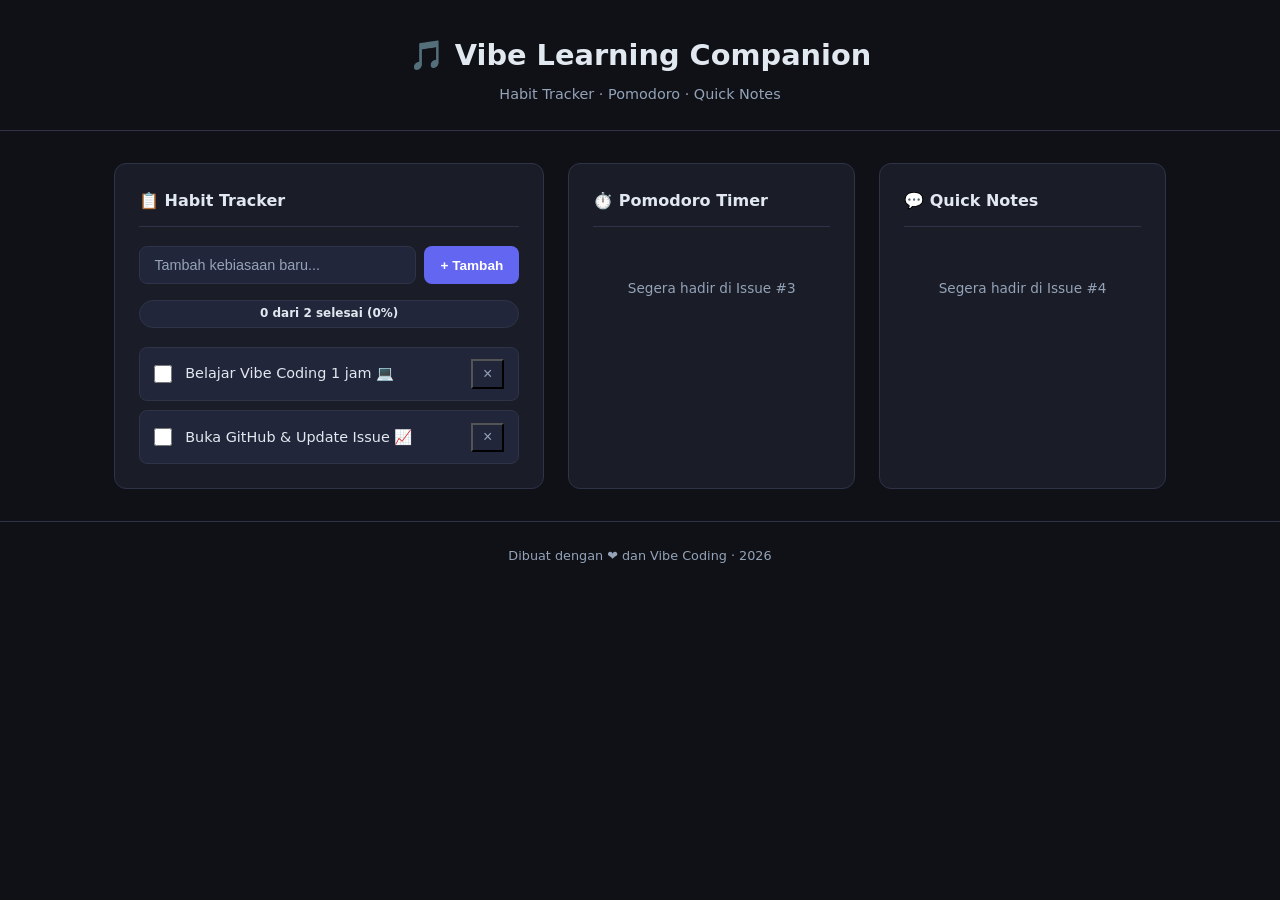
==== index.html @ 682eed2e "feat: Add habit tracker MVP with browser tests" ====
<!DOCTYPE html>
<html lang="id">
<head>
  <meta charset="UTF-8">
  <meta name="viewport" content="width=device-width, initial-scale=1.0">
  <title>Vibe Learning Companion</title>
  <link rel="stylesheet" href="style.css">
</head>
<body>

  <header>
    <h1>🎵 Vibe Learning Companion</h1>
    <p class="subtitle">Habit Tracker · Pomodoro · Quick Notes</p>
  </header>

  <main class="dashboard">

    <!-- ===== HABIT TRACKER PANEL ===== -->
    <section class="panel habit-panel">
      <h2>📋 Habit Tracker</h2>

      <!-- Form Tambah Habit -->
      <form id="habit-form" class="habit-form">
        <input
          type="text"
          id="habit-input"
          placeholder="Tambah kebiasaan baru..."
          maxlength="50"
          required
        >
        <button type="submit" class="btn btn-add">+ Tambah</button>
      </form>

      <!-- Progress Summary -->
      <div id="habit-progress" class="progress-bar">
        <div class="progress-fill" id="progress-fill"></div>
        <span class="progress-text" id="progress-text">0 dari 0 selesai</span>
      </div>

      <!-- Daftar Habit -->
      <ul id="habit-list" class="habit-list">
        <!-- Diisi oleh JavaScript -->
      </ul>

      <p id="empty-message" class="empty-msg">Belum ada kebiasaan. Tambahkan satu! 👆</p>
    </section>

    <!-- ===== POMODORO PANEL (placeholder) ===== -->
    <section class="panel pomodoro-panel">
      <h2>⏱️ Pomodoro Timer</h2>
      <p class="coming-soon">Segera hadir di Issue #3</p>
    </section>

    <!-- ===== TELEGRAM PANEL (placeholder) ===== -->
    <section class="panel telegram-panel">
      <h2>💬 Quick Notes</h2>
      <p class="coming-soon">Segera hadir di Issue #4</p>
    </section>

  </main>

  <footer>
    <p>Dibuat dengan ❤️ dan Vibe Coding · 2026</p>
  </footer>

  <script src="script.js"></script>
</body>
</html>
---- style.css ----
/* ===== RESET & BASE ===== */
*, *::before, *::after {
  box-sizing: border-box;
  margin: 0;
  padding: 0;
}

:root {
  --bg-main:      #0f1117;
  --bg-panel:     #1a1d27;
  --bg-card:      #22263a;
  --accent:       #6366f1;
  --accent-hover: #4f52d6;
  --danger:       #ef4444;
  --success:      #22c55e;
  --text:         #e2e8f0;
  --text-muted:   #94a3b8;
  --border:       #2e3347;
  --radius:       12px;
}

body {
  background-color: var(--bg-main);
  color: var(--text);
  font-family: 'Segoe UI', system-ui, sans-serif;
  font-size: 15px;
  line-height: 1.6;
  min-height: 100vh;
}

/* ===== HEADER ===== */
header {
  text-align: center;
  padding: 2rem 1rem 1.5rem;
  border-bottom: 1px solid var(--border);
}

header h1 {
  font-size: 1.8rem;
  font-weight: 700;
  color: var(--text);
}

.subtitle {
  color: var(--text-muted);
  font-size: 0.9rem;
  margin-top: 0.3rem;
}

/* ===== DASHBOARD GRID ===== */
.dashboard {
  display: grid;
  grid-template-columns: 1.5fr 1fr 1fr;
  gap: 1.5rem;
  max-width: 1100px;
  margin: 2rem auto;
  padding: 0 1.5rem;
}

@media (max-width: 800px) {
  .dashboard {
    grid-template-columns: 1fr;
  }
}

/* ===== PANEL ===== */
.panel {
  background: var(--bg-panel);
  border: 1px solid var(--border);
  border-radius: var(--radius);
  padding: 1.5rem;
}

.panel h2 {
  font-size: 1rem;
  font-weight: 600;
  color: var(--text);
  margin-bottom: 1.2rem;
  padding-bottom: 0.8rem;
  border-bottom: 1px solid var(--border);
}

.coming-soon {
  color: var(--text-muted);
  font-size: 0.85rem;
  text-align: center;
  padding: 2rem 0;
}

/* ===== HABIT FORM ===== */
.habit-form {
  display: flex;
  gap: 0.5rem;
  margin-bottom: 1rem;
}

.habit-form input {
  flex: 1;
  padding: 0.6rem 0.9rem;
  background: var(--bg-card);
  border: 1px solid var(--border);
  border-radius: 8px;
  color: var(--text);
  font-size: 0.9rem;
  outline: none;
  transition: border-color 0.2s;
}

.habit-form input:focus {
  border-color: var(--accent);
}

.habit-form input::placeholder {
  color: var(--text-muted);
}

/* ===== BUTTON ===== */
.btn {
  padding: 0.6rem 1rem;
  border: none;
  border-radius: 8px;
  cursor: pointer;
  font-size: 0.85rem;
  font-weight: 600;
  transition: background 0.2s, transform 0.1s;
}

.btn:active {
  transform: scale(0.97);
}

.btn-add {
  background: var(--accent);
  color: white;
  white-space: nowrap;
}

.btn-add:hover {
  background: var(--accent-hover);
}

.btn-delete {
  background: transparent;
  color: var(--text-muted);
  padding: 0.3rem 0.6rem;
  font-size: 1rem;
  line-height: 1;
}

.btn-delete:hover {
  color: var(--danger);
}

/* ===== PROGRESS BAR ===== */
.progress-bar {
  position: relative;
  background: var(--bg-card);
  border-radius: 999px;
  height: 28px;
  margin-bottom: 1.2rem;
  overflow: hidden;
  border: 1px solid var(--border);
}

.progress-fill {
  height: 100%;
  background: linear-gradient(90deg, var(--accent), var(--success));
  border-radius: 999px;
  width: 0%;
  transition: width 0.4s ease;
}

.progress-text {
  position: absolute;
  top: 50%;
  left: 50%;
  transform: translate(-50%, -50%);
  font-size: 0.75rem;
  font-weight: 600;
  color: var(--text);
  white-space: nowrap;
}

/* ===== HABIT LIST ===== */
.habit-list {
  list-style: none;
  display: flex;
  flex-direction: column;
  gap: 0.6rem;
}

.habit-item {
  display: flex;
  align-items: center;
  gap: 0.8rem;
  background: var(--bg-card);
  border: 1px solid var(--border);
  border-radius: 8px;
  padding: 0.7rem 0.9rem;
  transition: border-color 0.2s;
}

.habit-item:hover {
  border-color: var(--accent);
}

.habit-item.done {
  opacity: 0.6;
  border-color: var(--success);
}

.habit-item.done .habit-name {
  text-decoration: line-through;
  color: var(--text-muted);
}

/* Checkbox custom */
.habit-checkbox {
  width: 18px;
  height: 18px;
  accent-color: var(--accent);
  cursor: pointer;
  flex-shrink: 0;
}

.habit-name {
  flex: 1;
  font-size: 0.9rem;
  color: var(--text);
}

/* ===== EMPTY MESSAGE ===== */
.empty-msg {
  text-align: center;
  color: var(--text-muted);
  font-size: 0.85rem;
  padding: 1.5rem 0;
}

/* ===== FOOTER ===== */
footer {
  text-align: center;
  padding: 1.5rem;
  color: var(--text-muted);
  font-size: 0.8rem;
  border-top: 1px solid var(--border);
  margin-top: 2rem;
}
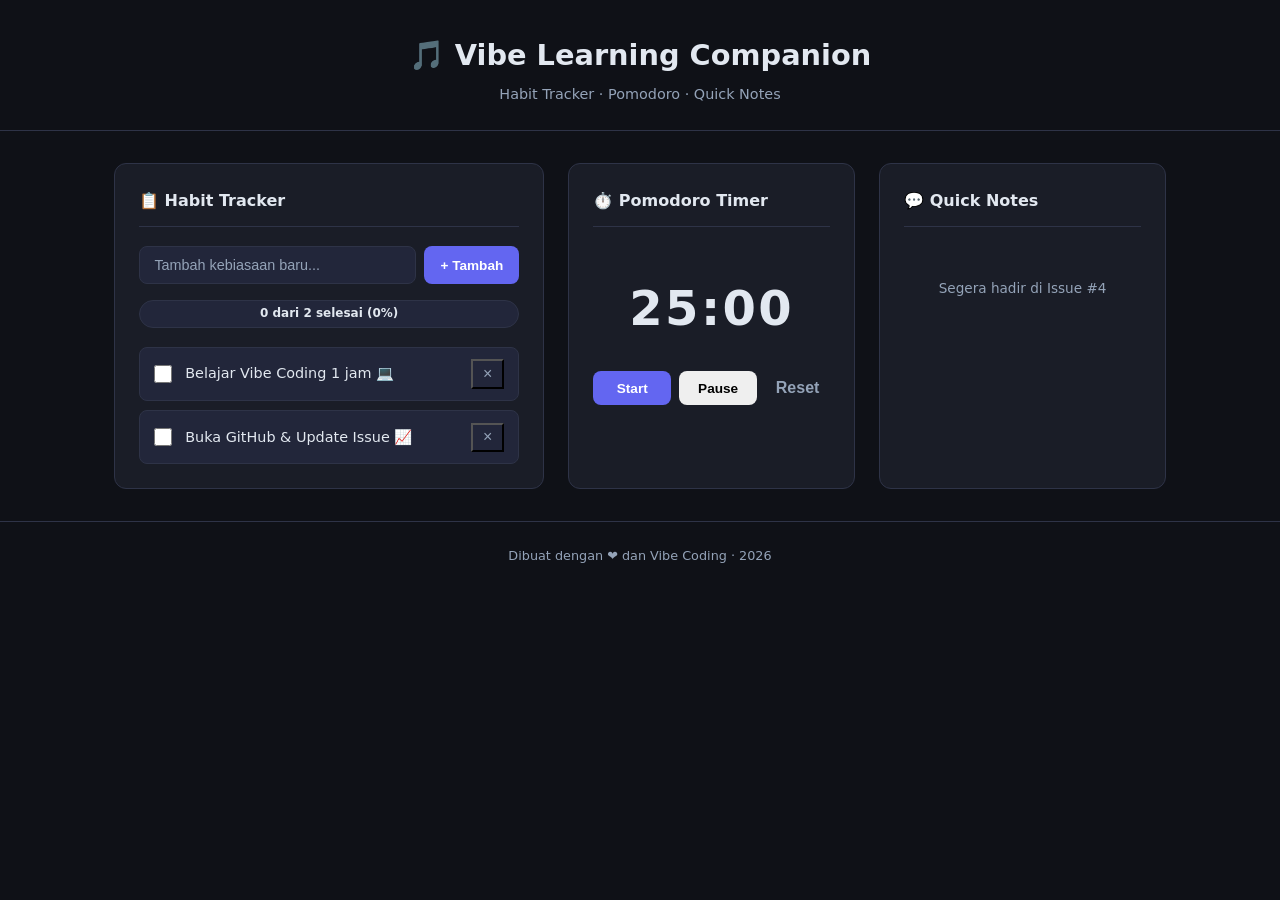
==== commit d745f2d0: "feat: Add Pomodoro timer + toast notification UX - Implement Pomodoro timer (25min focus + 5min brea" ====
--- a/index.html
+++ b/index.html
@@ -48,7 +48,12 @@
     <!-- ===== POMODORO PANEL (placeholder) ===== -->
     <section class="panel pomodoro-panel">
       <h2>⏱️ Pomodoro Timer</h2>
-      <p class="coming-soon">Segera hadir di Issue #3</p>
+      <div class="pomodoro-display" id="pomodoro-display">25:00</div>
+      <div class="pomodoro-controls">
+        <button id="pomodoro-start" class="btn btn-add">Start</button>
+        <button id="pomodoro-pause" class="btn">Pause</button>
+        <button id="pomodoro-reset" class="btn btn-delete">Reset</button>
+      </div>
     </section>
 
     <!-- ===== TELEGRAM PANEL (placeholder) ===== -->
@@ -63,6 +68,8 @@
     <p>Dibuat dengan ❤️ dan Vibe Coding · 2026</p>
   </footer>
 
+  <div id="toast-container" class="toast-container" aria-live="polite" aria-atomic="true"></div>
+
   <script src="script.js"></script>
 </body>
 </html>
--- a/style.css
+++ b/style.css
@@ -238,6 +238,82 @@
 }
 
 /* ===== FOOTER ===== */
+
+/* ===== POMODORO TIMER ===== */
+.pomodoro-display {
+  font-size: 3rem;
+  font-weight: 700;
+  text-align: center;
+  padding: 1.5rem 0;
+  font-variant-numeric: tabular-nums;
+  color: var(--text);
+  letter-spacing: 0.05em;
+}
+
+.pomodoro-display.break {
+  color: var(--success);
+}
+
+.pomodoro-controls {
+  display: flex;
+  gap: 0.5rem;
+  justify-content: center;
+}
+
+.pomodoro-controls .btn {
+  flex: 1;
+  max-width: 100px;
+  text-align: center;
+}
+
+/* ===== TOAST NOTIFICATION ===== */
+.toast-container {
+  position: fixed;
+  right: 1rem;
+  bottom: 1rem;
+  z-index: 100;
+  display: flex;
+  flex-direction: column;
+  gap: 0.6rem;
+  max-width: min(360px, calc(100vw - 2rem));
+}
+
+.toast {
+  background: var(--bg-card);
+  border: 1px solid var(--border);
+  border-left: 4px solid var(--accent);
+  border-radius: 10px;
+  box-shadow: 0 16px 32px rgba(0, 0, 0, 0.35);
+  color: var(--text);
+  font-size: 0.85rem;
+  padding: 0.8rem 1rem;
+  transform: translateX(120%);
+  opacity: 0;
+  transition: transform 0.25s ease, opacity 0.25s ease;
+}
+
+.toast.show {
+  transform: translateX(0);
+  opacity: 1;
+}
+
+.toast.success {
+  border-left-color: var(--success);
+}
+
+.toast.warning {
+  border-left-color: #f59e0b;
+}
+
+@media (max-width: 600px) {
+  .toast-container {
+    left: 1rem;
+    right: 1rem;
+    bottom: 1rem;
+  }
+}
+
+/* ===== FOOTER ===== */
 footer {
   text-align: center;
   padding: 1.5rem;
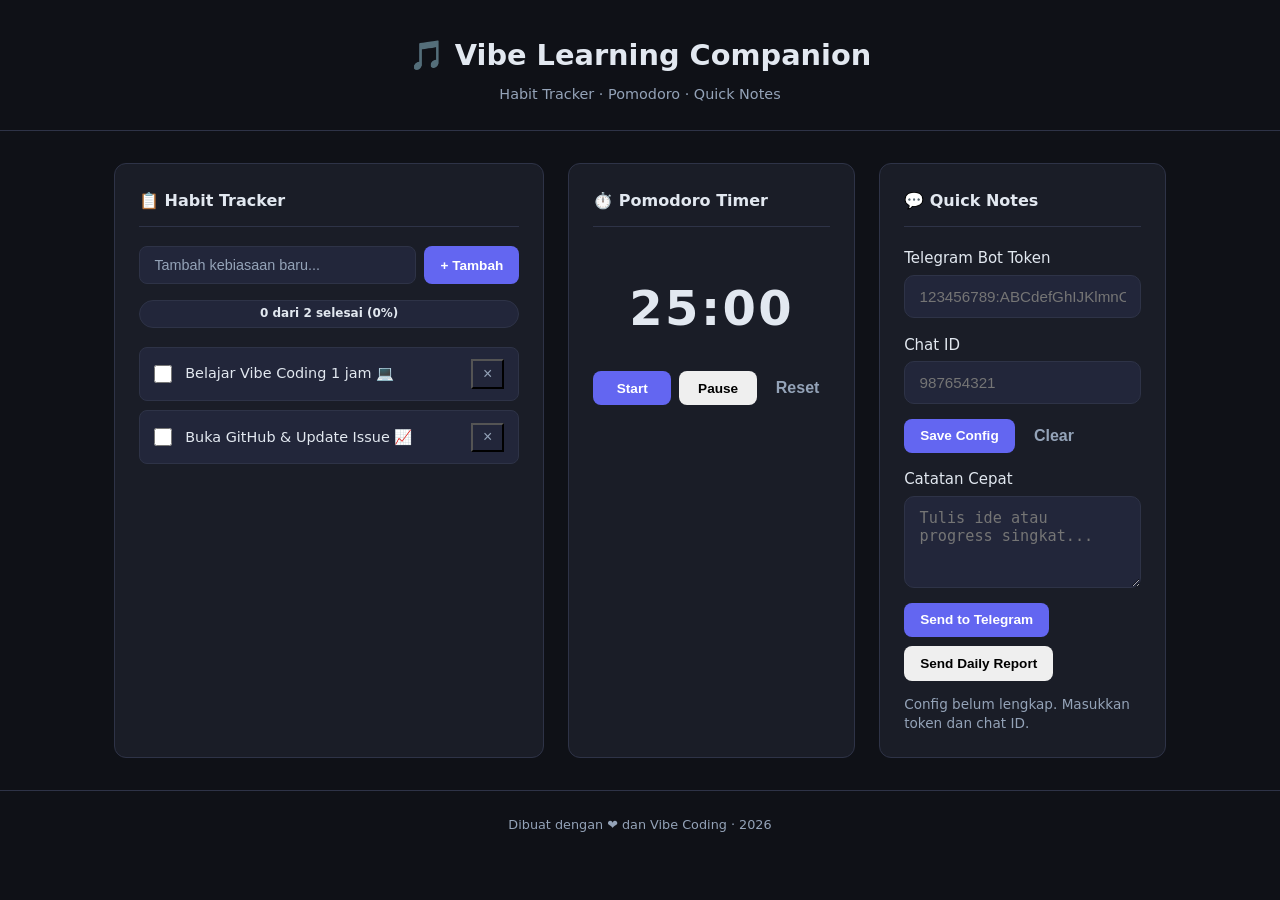
==== commit 4c134f99: "feat: Add Telegram quick capture integration" ====
--- a/index.html
+++ b/index.html
@@ -59,7 +59,29 @@
     <!-- ===== TELEGRAM PANEL (placeholder) ===== -->
     <section class="panel telegram-panel">
       <h2>💬 Quick Notes</h2>
-      <p class="coming-soon">Segera hadir di Issue #4</p>
+      <div class="telegram-card">
+        <div class="field-group">
+          <label for="telegram-token">Telegram Bot Token</label>
+          <input id="telegram-token" class="input-field" type="text" placeholder="123456789:ABCdefGhIJKlmnOPqrsTUVwxyz" autocomplete="off">
+        </div>
+        <div class="field-group">
+          <label for="telegram-chat-id">Chat ID</label>
+          <input id="telegram-chat-id" class="input-field" type="text" placeholder="987654321" autocomplete="off">
+        </div>
+        <div class="telegram-actions">
+          <button id="save-telegram-config" class="btn btn-add">Save Config</button>
+          <button id="clear-telegram-config" class="btn btn-delete">Clear</button>
+        </div>
+        <div class="field-group">
+          <label for="telegram-message">Catatan Cepat</label>
+          <textarea id="telegram-message" class="input-field textarea-field" placeholder="Tulis ide atau progress singkat..."></textarea>
+        </div>
+        <div class="telegram-actions">
+          <button id="send-telegram-message" class="btn btn-add">Send to Telegram</button>
+          <button id="send-telegram-report" class="btn">Send Daily Report</button>
+        </div>
+        <div id="telegram-status" class="telegram-status">Config belum disimpan.</div>
+      </div>
     </section>
 
   </main>
--- a/style.css
+++ b/style.css
@@ -266,6 +266,46 @@
   text-align: center;
 }
 
+/* ===== TELEGRAM PANEL ===== */
+.telegram-card {
+  display: grid;
+  gap: 0.9rem;
+}
+
+.field-group {
+  display: flex;
+  flex-direction: column;
+  gap: 0.3rem;
+}
+
+.input-field {
+  width: 100%;
+  min-height: 42px;
+  padding: 0.75rem 0.9rem;
+  border-radius: 10px;
+  border: 1px solid var(--border);
+  background: var(--bg-card);
+  color: var(--text);
+  font-size: 0.95rem;
+}
+
+.textarea-field {
+  min-height: 92px;
+  resize: vertical;
+}
+
+.telegram-actions {
+  display: flex;
+  gap: 0.6rem;
+  flex-wrap: wrap;
+}
+
+.telegram-status {
+  color: var(--text-muted);
+  font-size: 0.85rem;
+  line-height: 1.4;
+}
+
 /* ===== TOAST NOTIFICATION ===== */
 .toast-container {
   position: fixed;
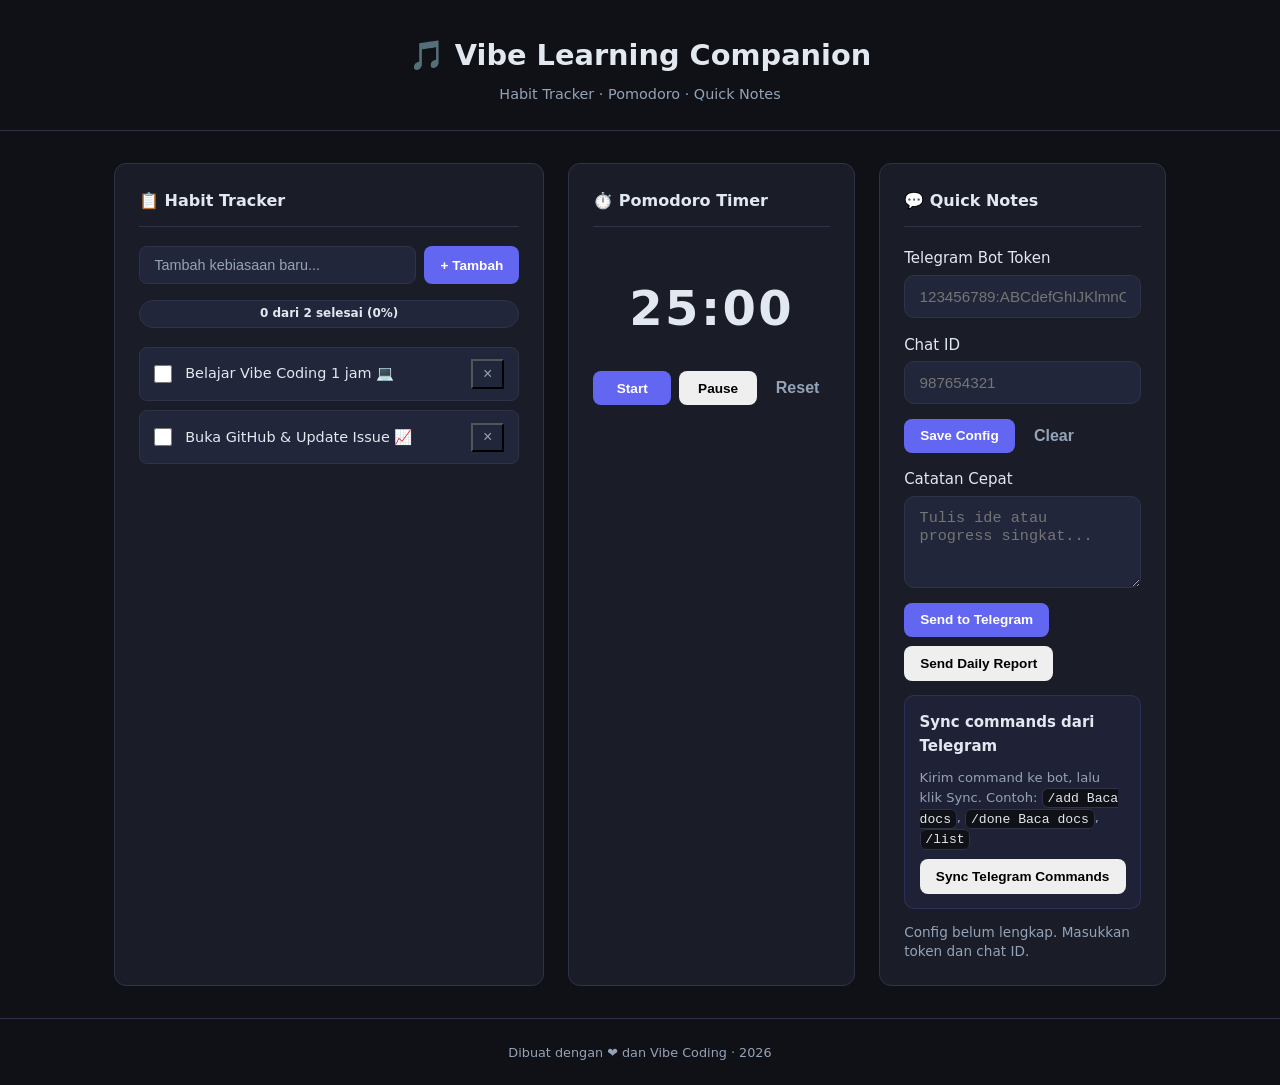
==== commit 3e6ae79d: "feat: Add Telegram command sync (polling via getUpdates) - Add Sync button untuk manual polling Tele" ====
--- a/index.html
+++ b/index.html
@@ -80,6 +80,11 @@
           <button id="send-telegram-message" class="btn btn-add">Send to Telegram</button>
           <button id="send-telegram-report" class="btn">Send Daily Report</button>
         </div>
+        <div class="telegram-sync-box">
+          <strong>Sync commands dari Telegram</strong>
+          <p>Kirim command ke bot, lalu klik Sync. Contoh: <code>/add Baca docs</code>, <code>/done Baca docs</code>, <code>/list</code></p>
+          <button id="sync-telegram-commands" class="btn">Sync Telegram Commands</button>
+        </div>
         <div id="telegram-status" class="telegram-status">Config belum disimpan.</div>
       </div>
     </section>
--- a/style.css
+++ b/style.css
@@ -306,6 +306,33 @@
   line-height: 1.4;
 }
 
+.telegram-sync-box {
+  background: rgba(99, 102, 241, 0.08);
+  border: 1px solid rgba(99, 102, 241, 0.2);
+  border-radius: 10px;
+  color: var(--text-muted);
+  display: grid;
+  gap: 0.6rem;
+  padding: 0.9rem;
+}
+
+.telegram-sync-box strong {
+  color: var(--text);
+}
+
+.telegram-sync-box p {
+  font-size: 0.82rem;
+  line-height: 1.5;
+}
+
+.telegram-sync-box code {
+  background: var(--bg-main);
+  border: 1px solid var(--border);
+  border-radius: 6px;
+  color: var(--text);
+  padding: 0.1rem 0.3rem;
+}
+
 /* ===== TOAST NOTIFICATION ===== */
 .toast-container {
   position: fixed;
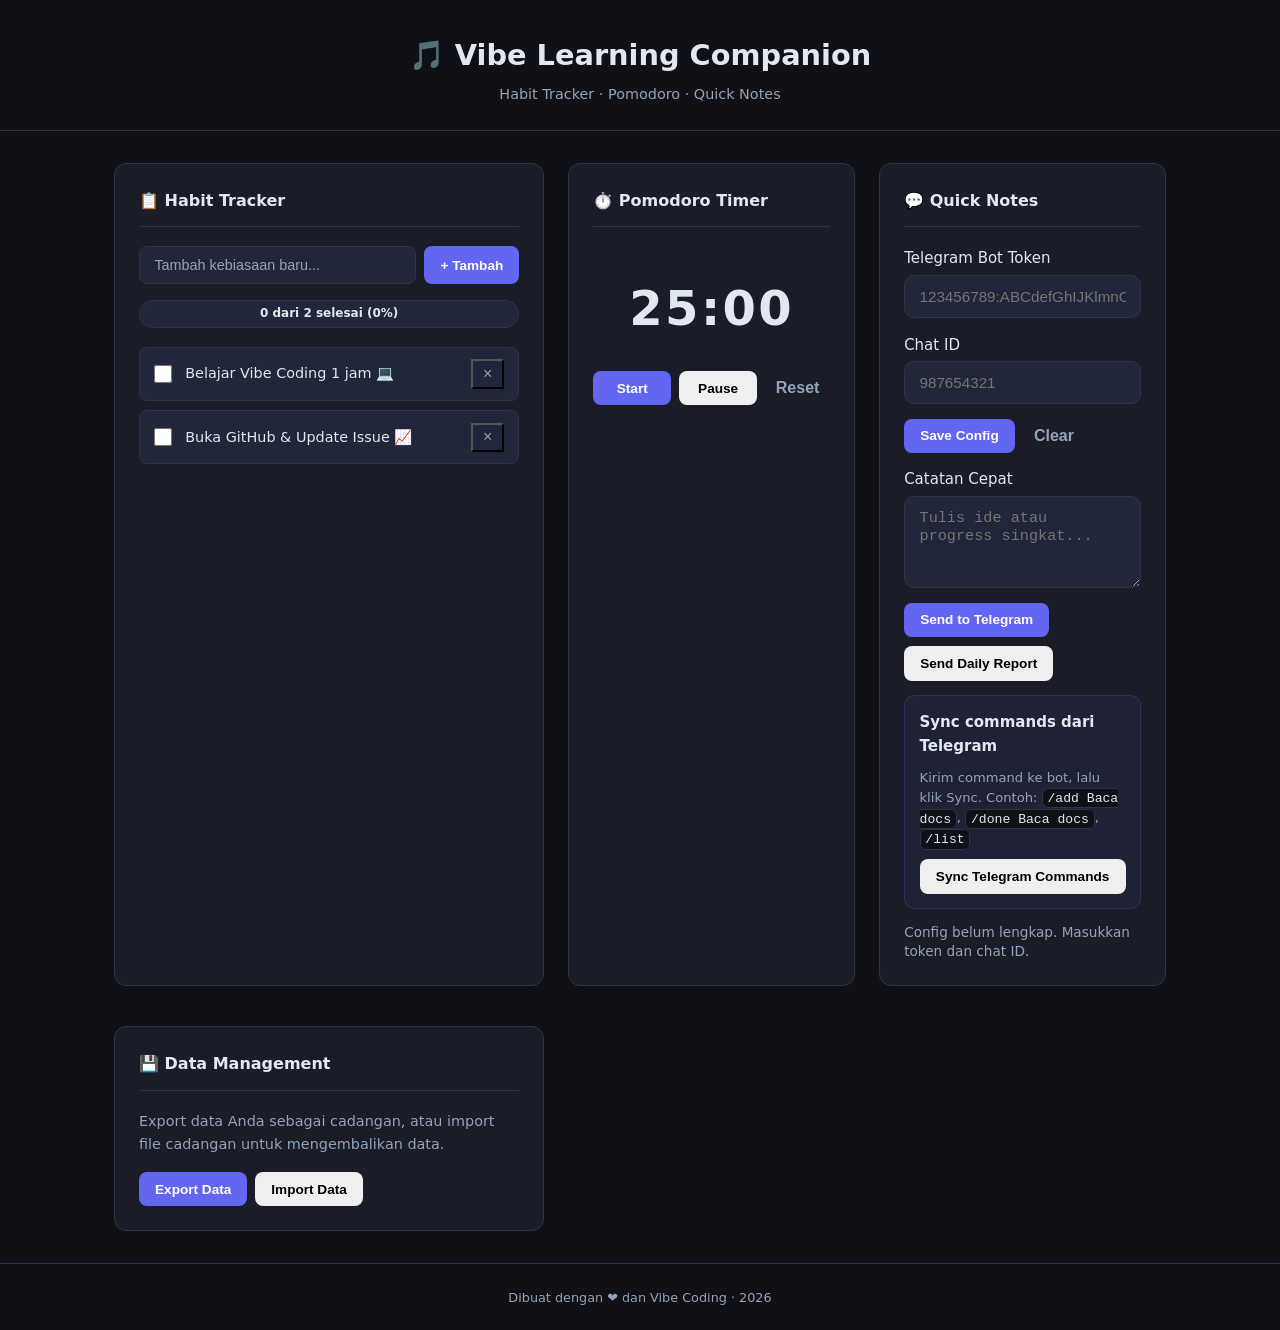
==== commit 2c75afae: "feat(data): implementasi fitur export dan import data localStorage" ====
--- a/index.html
+++ b/index.html
@@ -89,6 +89,17 @@
       </div>
     </section>
 
+
+    <!-- ===== DATA MANAGEMENT PANEL ===== -->
+    <section class="panel data-panel" style="margin-top: 1rem;">
+      <h2>💾 Data Management</h2>
+      <p style="font-size: 0.9rem; color: var(--text-muted); margin-bottom: 1rem;">Export data Anda sebagai cadangan, atau import file cadangan untuk mengembalikan data.</p>
+      <div class="telegram-actions" style="display: flex; gap: 0.5rem;">
+        <button id="export-data-btn" class="btn btn-add">Export Data</button>
+        <button id="import-data-btn" class="btn">Import Data</button>
+        <input type="file" id="import-file-input" accept=".json" style="display: none;">
+      </div>
+    </section>
   </main>
 
   <footer>
